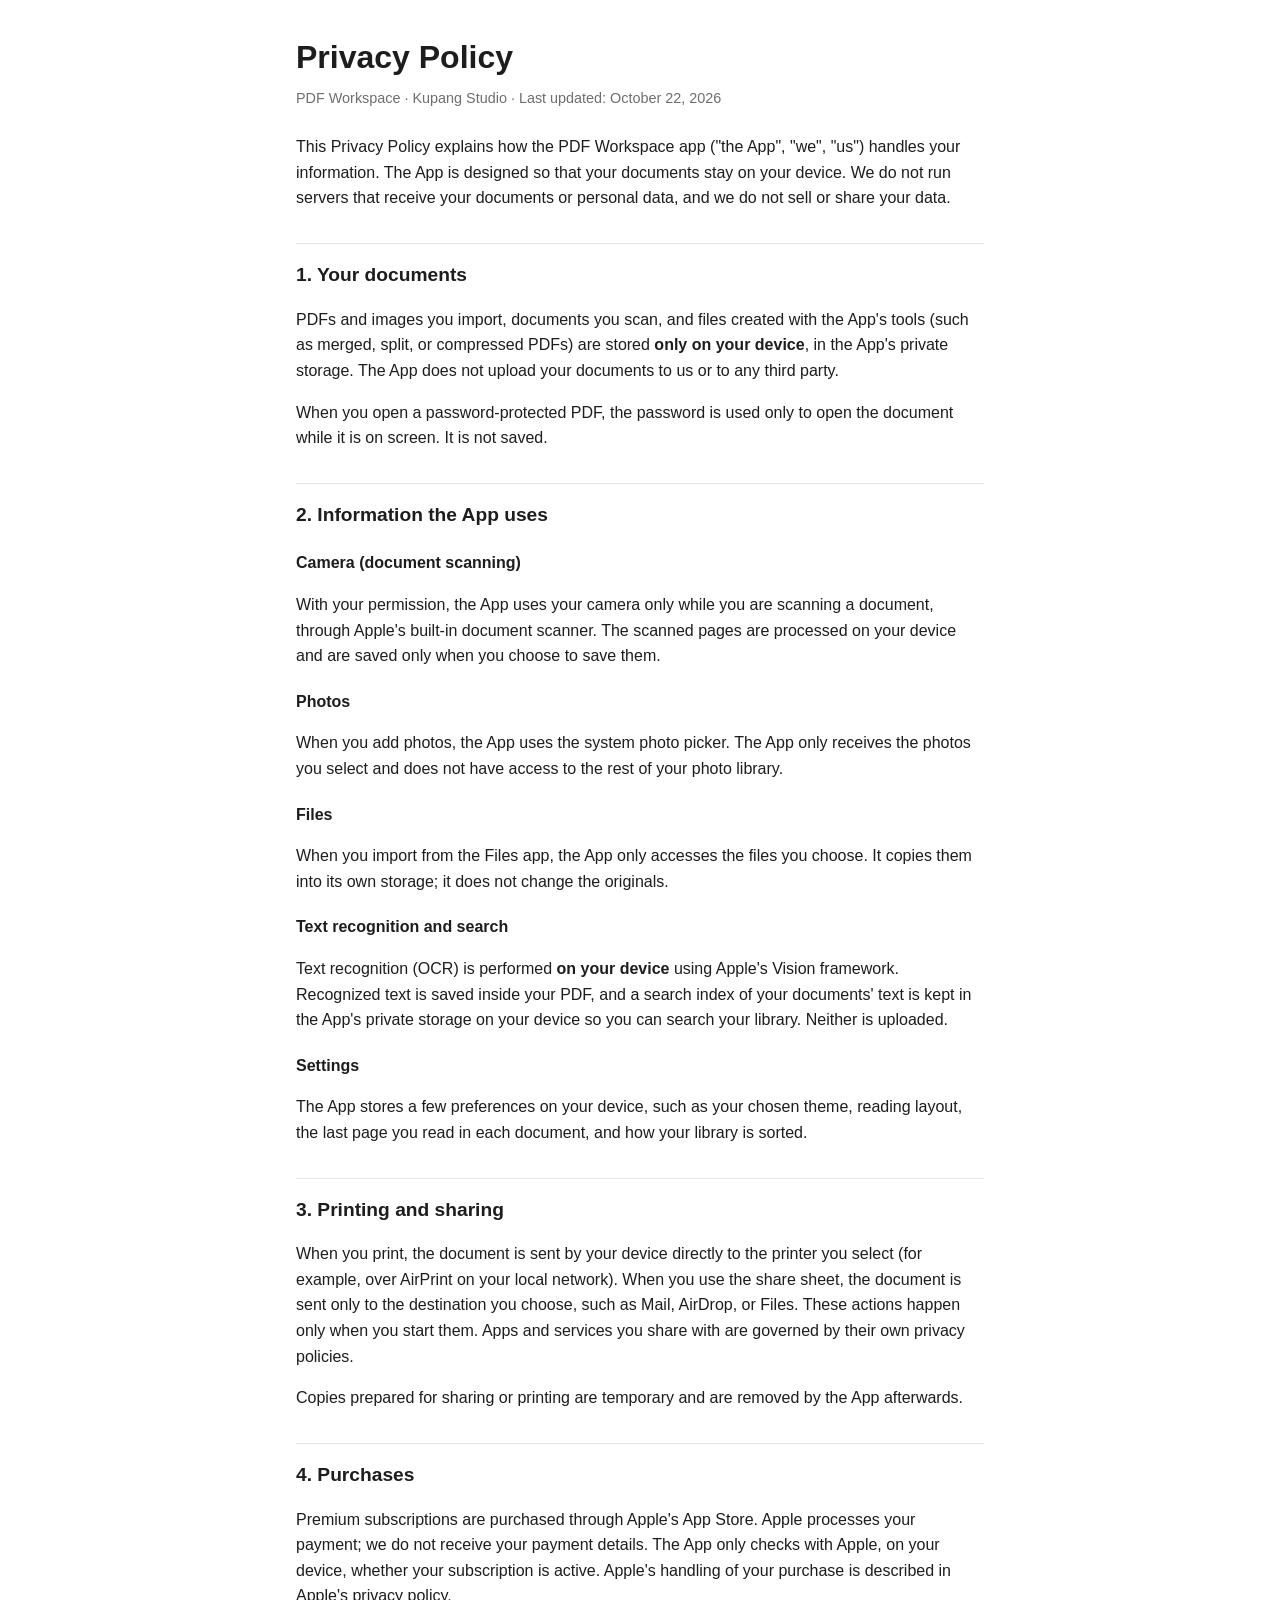
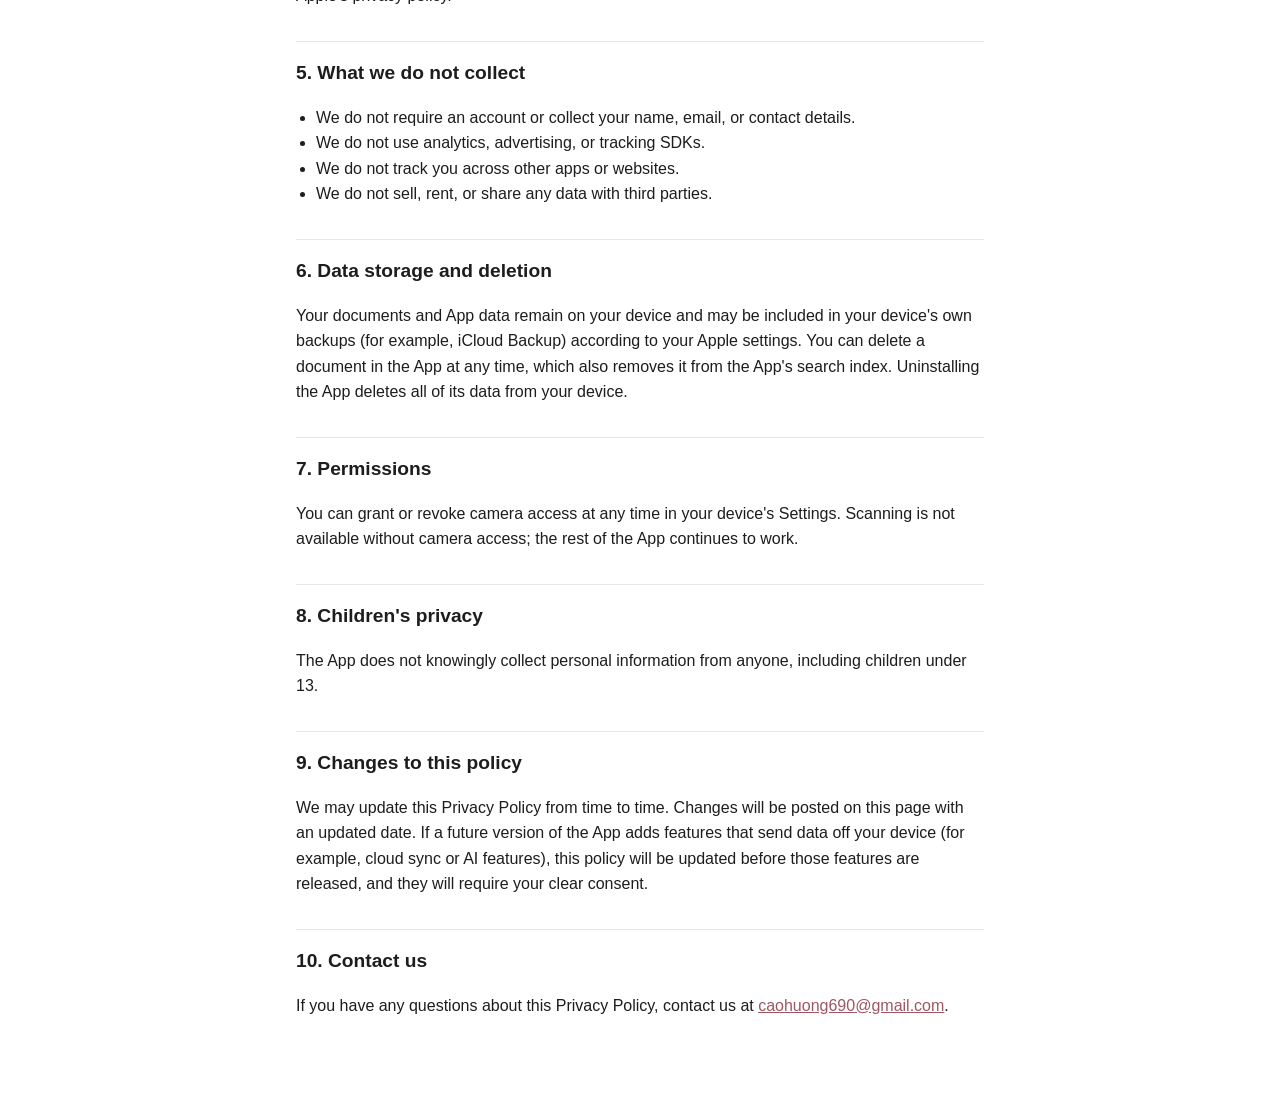
==== pdf-workspace/policy/index.html @ d6e9a4c2 "Add PDF Workspace privacy policy Co-Authored-By: Claude Opus 5.5 <noreply@anthropic.com>" ====
<!doctype html>
<html lang="en">
<head>
<meta charset="utf-8">
<meta name="viewport" content="width=device-width, initial-scale=1">
<title>Privacy Policy – PDF Workspace</title>
<link rel="stylesheet" href="../../style.css">
<style>
  /* PDF Workspace brand accent (dusty rose), on top of the shared site style. */
  :root { --accent: #9e5762; }
  @media (prefers-color-scheme: dark) { :root { --accent: #d4939b; } }
</style>
</head>
<body>
<main>
<h1>Privacy Policy</h1>
<p class="meta">PDF Workspace · Kupang Studio · Last updated: October 22, 2026</p>

<p>This Privacy Policy explains how the PDF Workspace app ("the App", "we", "us") handles your information. The App is designed so that your documents stay on your device. We do not run servers that receive your documents or personal data, and we do not sell or share your data.</p>

<h2>1. Your documents</h2>
<p>PDFs and images you import, documents you scan, and files created with the App's tools (such as merged, split, or compressed PDFs) are stored <strong>only on your device</strong>, in the App's private storage. The App does not upload your documents to us or to any third party.</p>
<p>When you open a password-protected PDF, the password is used only to open the document while it is on screen. It is not saved.</p>

<h2>2. Information the App uses</h2>
<h3>Camera (document scanning)</h3>
<p>With your permission, the App uses your camera only while you are scanning a document, through Apple's built-in document scanner. The scanned pages are processed on your device and are saved only when you choose to save them.</p>

<h3>Photos</h3>
<p>When you add photos, the App uses the system photo picker. The App only receives the photos you select and does not have access to the rest of your photo library.</p>

<h3>Files</h3>
<p>When you import from the Files app, the App only accesses the files you choose. It copies them into its own storage; it does not change the originals.</p>

<h3>Text recognition and search</h3>
<p>Text recognition (OCR) is performed <strong>on your device</strong> using Apple's Vision framework. Recognized text is saved inside your PDF, and a search index of your documents' text is kept in the App's private storage on your device so you can search your library. Neither is uploaded.</p>

<h3>Settings</h3>
<p>The App stores a few preferences on your device, such as your chosen theme, reading layout, the last page you read in each document, and how your library is sorted.</p>

<h2>3. Printing and sharing</h2>
<p>When you print, the document is sent by your device directly to the printer you select (for example, over AirPrint on your local network). When you use the share sheet, the document is sent only to the destination you choose, such as Mail, AirDrop, or Files. These actions happen only when you start them. Apps and services you share with are governed by their own privacy policies.</p>
<p>Copies prepared for sharing or printing are temporary and are removed by the App afterwards.</p>

<h2>4. Purchases</h2>
<p>Premium subscriptions are purchased through Apple's App Store. Apple processes your payment; we do not receive your payment details. The App only checks with Apple, on your device, whether your subscription is active. Apple's handling of your purchase is described in Apple's privacy policy.</p>

<h2>5. What we do not collect</h2>
<ul>
<li>We do not require an account or collect your name, email, or contact details.</li>
<li>We do not use analytics, advertising, or tracking SDKs.</li>
<li>We do not track you across other apps or websites.</li>
<li>We do not sell, rent, or share any data with third parties.</li>
</ul>

<h2>6. Data storage and deletion</h2>
<p>Your documents and App data remain on your device and may be included in your device's own backups (for example, iCloud Backup) according to your Apple settings. You can delete a document in the App at any time, which also removes it from the App's search index. Uninstalling the App deletes all of its data from your device.</p>

<h2>7. Permissions</h2>
<p>You can grant or revoke camera access at any time in your device's Settings. Scanning is not available without camera access; the rest of the App continues to work.</p>

<h2>8. Children's privacy</h2>
<p>The App does not knowingly collect personal information from anyone, including children under 13.</p>

<h2>9. Changes to this policy</h2>
<p>We may update this Privacy Policy from time to time. Changes will be posted on this page with an updated date. If a future version of the App adds features that send data off your device (for example, cloud sync or AI features), this policy will be updated before those features are released, and they will require your clear consent.</p>

<h2>10. Contact us</h2>
<p>If you have any questions about this Privacy Policy, contact us at <a href="mailto:caohuong690@gmail.com">caohuong690@gmail.com</a>.</p>
</main>
</body>
</html>
---- style.css ----
:root {
  --bg: #ffffff;
  --text: #1d1d1f;
  --muted: #6e6e73;
  --accent: #5e5ce6;
  --rule: #e5e5ea;
}
@media (prefers-color-scheme: dark) {
  :root {
    --bg: #0b0b14;
    --text: #f2f2f7;
    --muted: #a1a1aa;
    --accent: #8e8cff;
    --rule: #2c2c3a;
  }
}
* { box-sizing: border-box; }
body {
  margin: 0;
  background: var(--bg);
  color: var(--text);
  font: 16px/1.6 -apple-system, BlinkMacSystemFont, "Segoe UI", Roboto, sans-serif;
}
main { max-width: 720px; margin: 0 auto; padding: 32px 16px 64px; }
h1 { font-size: 2rem; margin: 0 0 4px; }
h2 { font-size: 1.2rem; margin: 32px 0 8px; padding-top: 16px; border-top: 1px solid var(--rule); }
h3 { font-size: 1rem; margin: 20px 0 4px; }
.meta { color: var(--muted); margin: 0 0 24px; font-size: 0.9rem; }
a { color: var(--accent); }
ul { padding-left: 20px; }
.links { margin-top: 40px; }
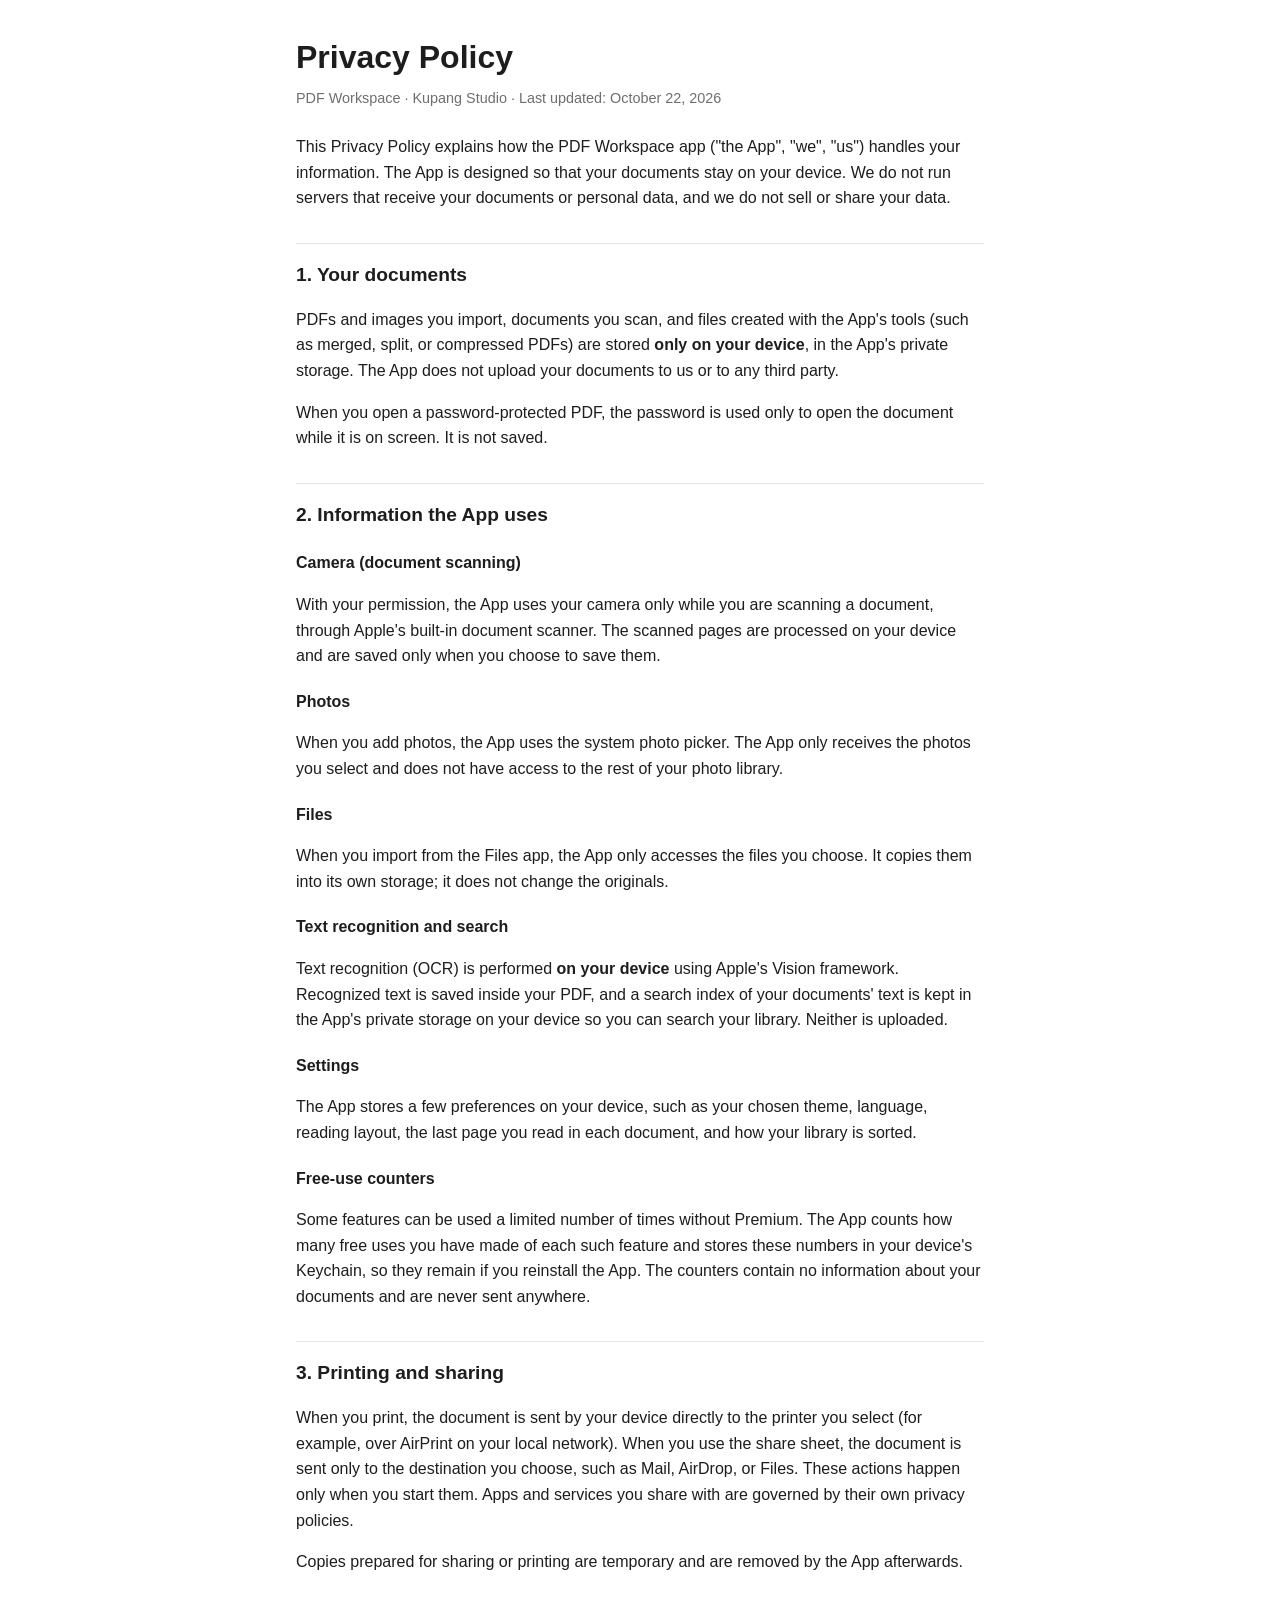
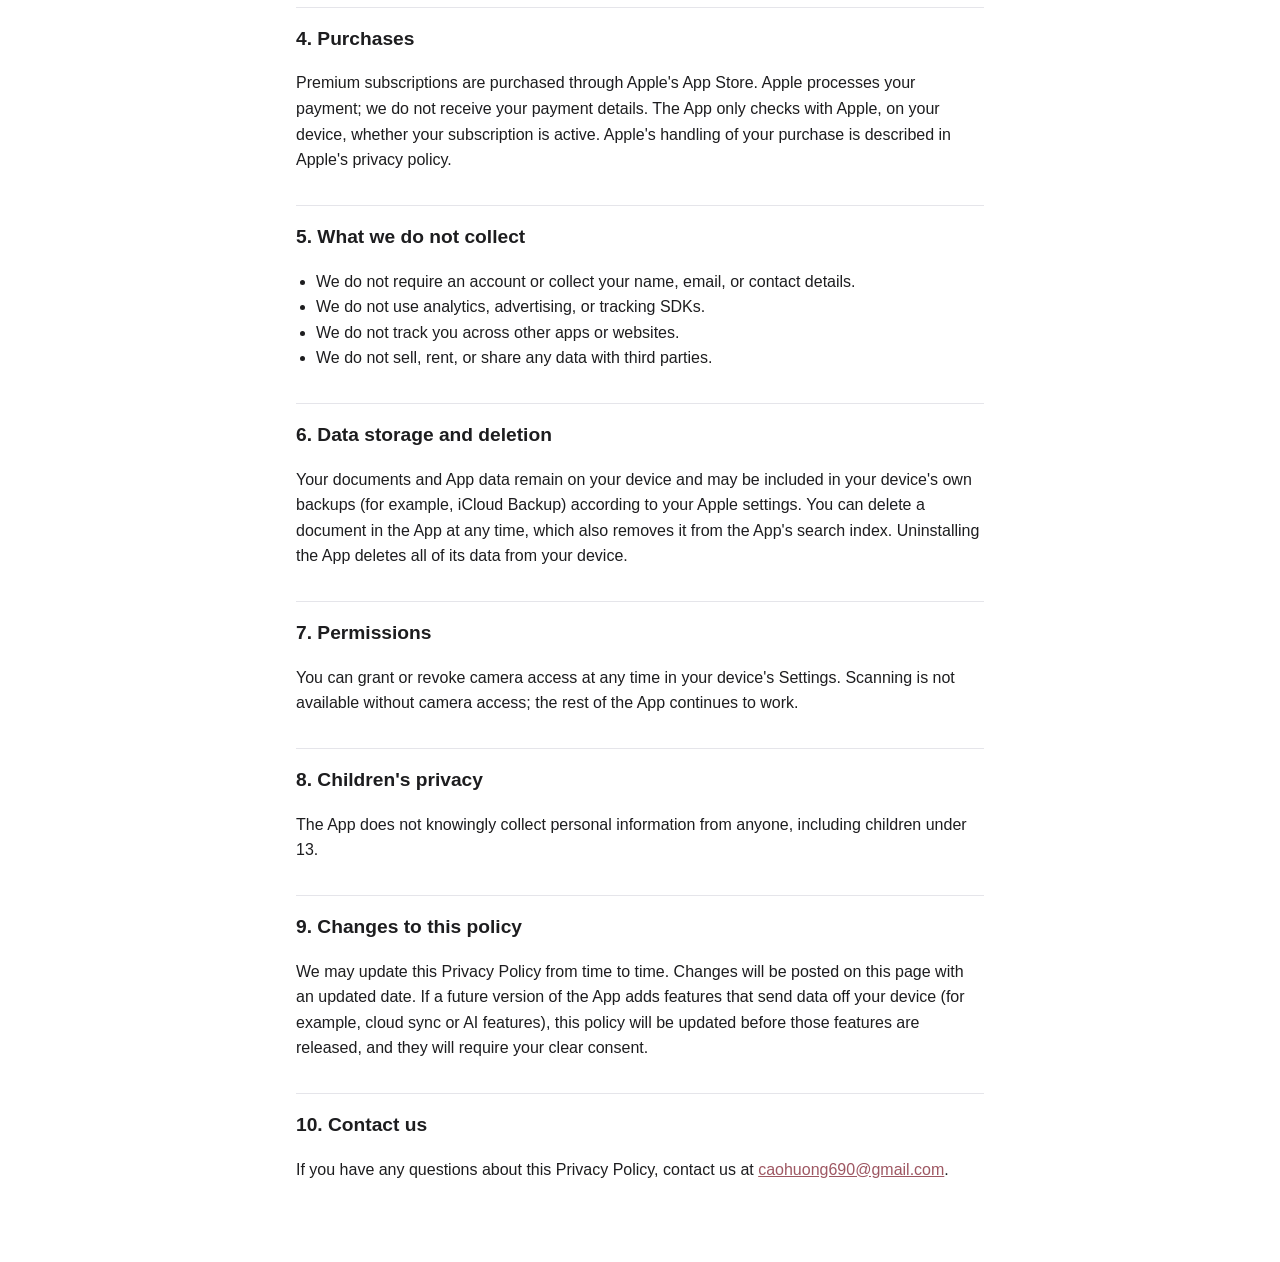
==== commit b7359a29: "Update PDF Workspace privacy policy: free-use counters and language setting Co-Authored-By: Claude O" ====
--- a/pdf-workspace/policy/index.html
+++ b/pdf-workspace/policy/index.html
@@ -36,7 +36,10 @@
 <p>Text recognition (OCR) is performed <strong>on your device</strong> using Apple's Vision framework. Recognized text is saved inside your PDF, and a search index of your documents' text is kept in the App's private storage on your device so you can search your library. Neither is uploaded.</p>
 
 <h3>Settings</h3>
-<p>The App stores a few preferences on your device, such as your chosen theme, reading layout, the last page you read in each document, and how your library is sorted.</p>
+<p>The App stores a few preferences on your device, such as your chosen theme, language, reading layout, the last page you read in each document, and how your library is sorted.</p>
+
+<h3>Free-use counters</h3>
+<p>Some features can be used a limited number of times without Premium. The App counts how many free uses you have made of each such feature and stores these numbers in your device's Keychain, so they remain if you reinstall the App. The counters contain no information about your documents and are never sent anywhere.</p>
 
 <h2>3. Printing and sharing</h2>
 <p>When you print, the document is sent by your device directly to the printer you select (for example, over AirPrint on your local network). When you use the share sheet, the document is sent only to the destination you choose, such as Mail, AirDrop, or Files. These actions happen only when you start them. Apps and services you share with are governed by their own privacy policies.</p>
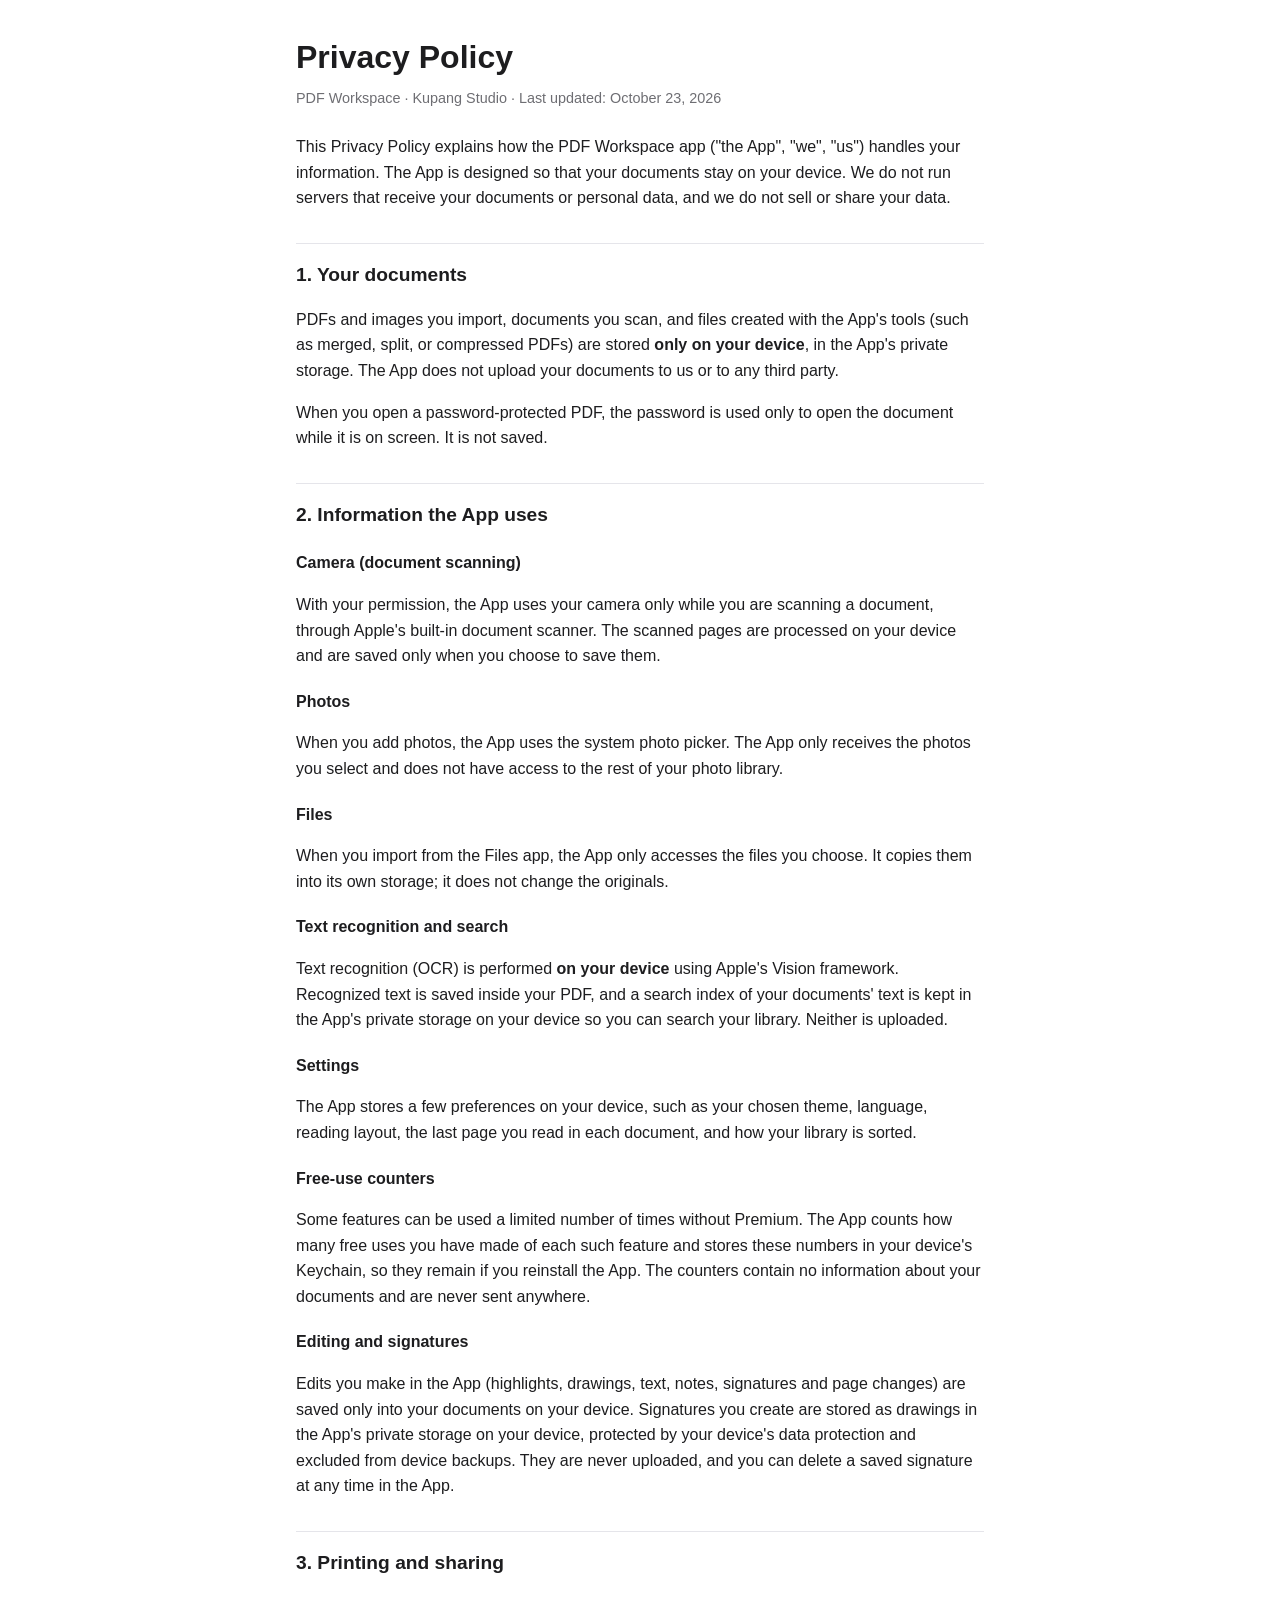
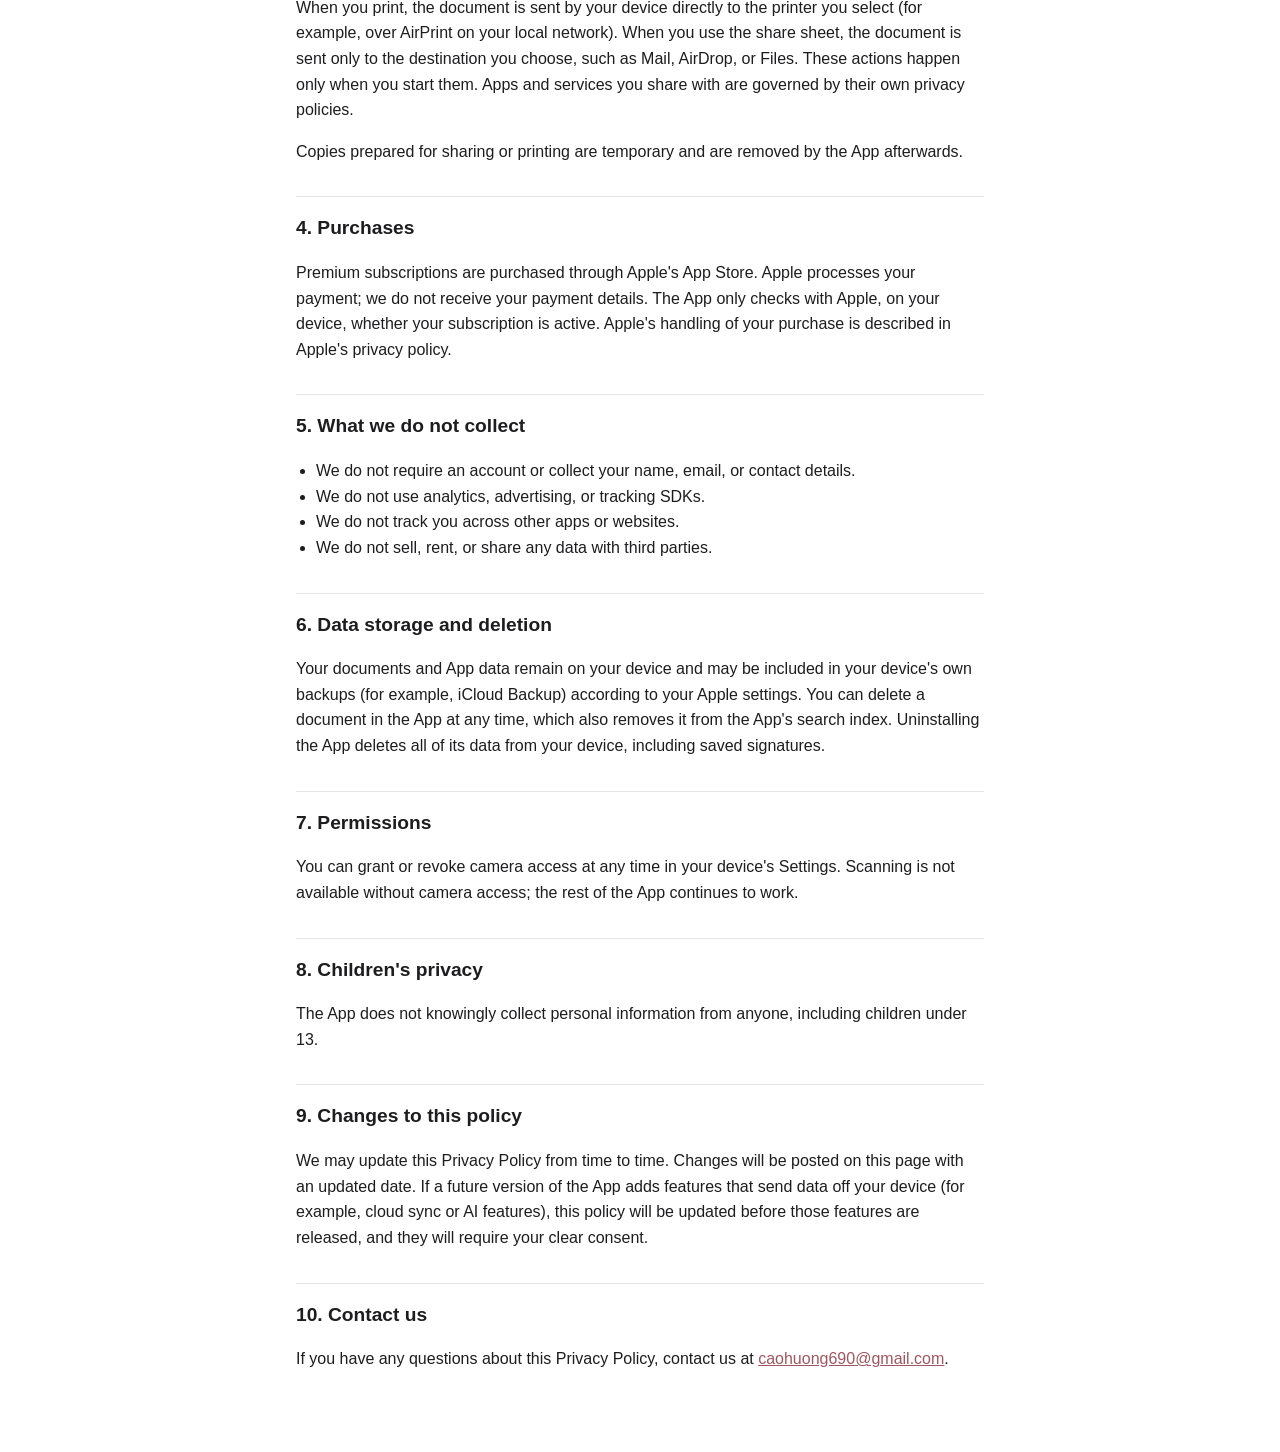
==== commit b08fda19: "Add PDF Workspace terms and support pages; policy adds signatures Co-Authored-By: Claude Opus 5.5 <n" ====
--- a/pdf-workspace/policy/index.html
+++ b/pdf-workspace/policy/index.html
@@ -14,7 +14,7 @@
 <body>
 <main>
 <h1>Privacy Policy</h1>
-<p class="meta">PDF Workspace · Kupang Studio · Last updated: October 22, 2026</p>
+<p class="meta">PDF Workspace · Kupang Studio · Last updated: October 23, 2026</p>
 
 <p>This Privacy Policy explains how the PDF Workspace app ("the App", "we", "us") handles your information. The App is designed so that your documents stay on your device. We do not run servers that receive your documents or personal data, and we do not sell or share your data.</p>
 
@@ -41,6 +41,9 @@
 <h3>Free-use counters</h3>
 <p>Some features can be used a limited number of times without Premium. The App counts how many free uses you have made of each such feature and stores these numbers in your device's Keychain, so they remain if you reinstall the App. The counters contain no information about your documents and are never sent anywhere.</p>
 
+<h3>Editing and signatures</h3>
+<p>Edits you make in the App (highlights, drawings, text, notes, signatures and page changes) are saved only into your documents on your device. Signatures you create are stored as drawings in the App's private storage on your device, protected by your device's data protection and excluded from device backups. They are never uploaded, and you can delete a saved signature at any time in the App.</p>
+
 <h2>3. Printing and sharing</h2>
 <p>When you print, the document is sent by your device directly to the printer you select (for example, over AirPrint on your local network). When you use the share sheet, the document is sent only to the destination you choose, such as Mail, AirDrop, or Files. These actions happen only when you start them. Apps and services you share with are governed by their own privacy policies.</p>
 <p>Copies prepared for sharing or printing are temporary and are removed by the App afterwards.</p>
@@ -57,7 +60,7 @@
 </ul>
 
 <h2>6. Data storage and deletion</h2>
-<p>Your documents and App data remain on your device and may be included in your device's own backups (for example, iCloud Backup) according to your Apple settings. You can delete a document in the App at any time, which also removes it from the App's search index. Uninstalling the App deletes all of its data from your device.</p>
+<p>Your documents and App data remain on your device and may be included in your device's own backups (for example, iCloud Backup) according to your Apple settings. You can delete a document in the App at any time, which also removes it from the App's search index. Uninstalling the App deletes all of its data from your device, including saved signatures.</p>
 
 <h2>7. Permissions</h2>
 <p>You can grant or revoke camera access at any time in your device's Settings. Scanning is not available without camera access; the rest of the App continues to work.</p>
